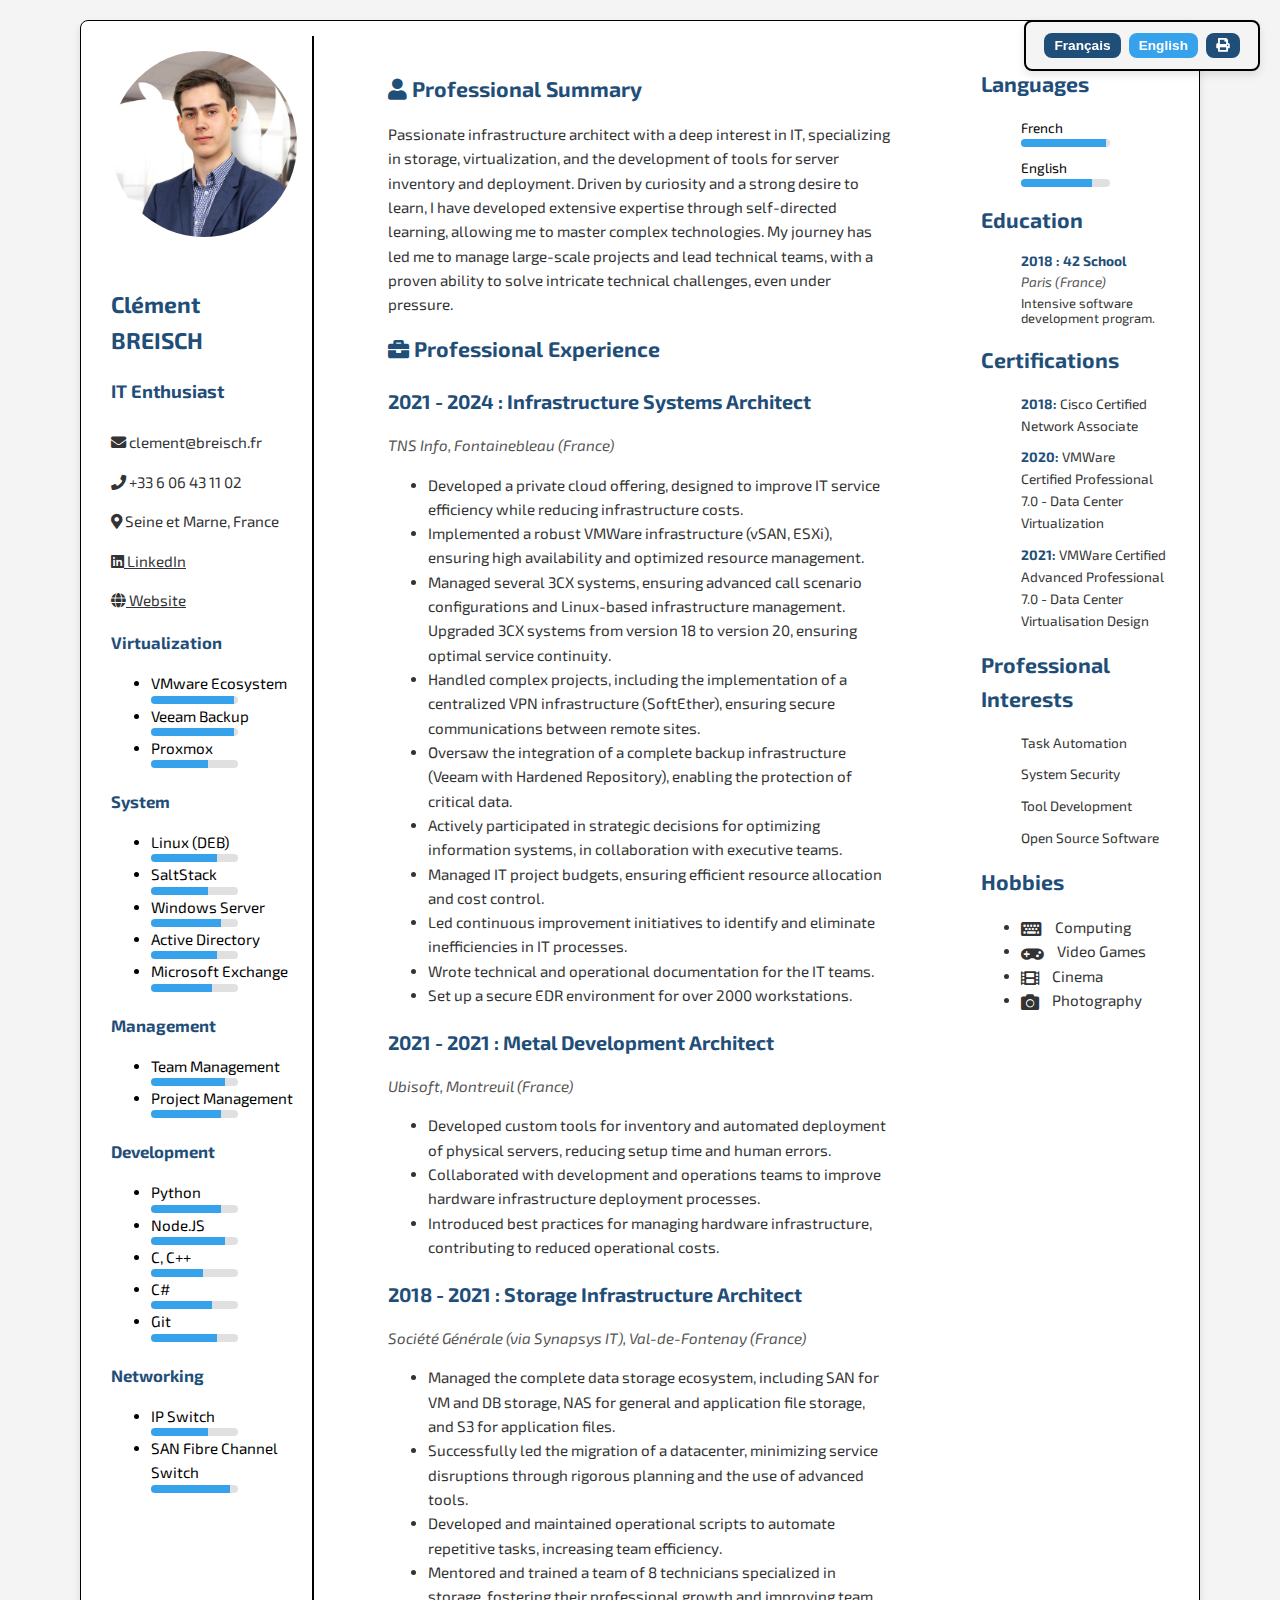
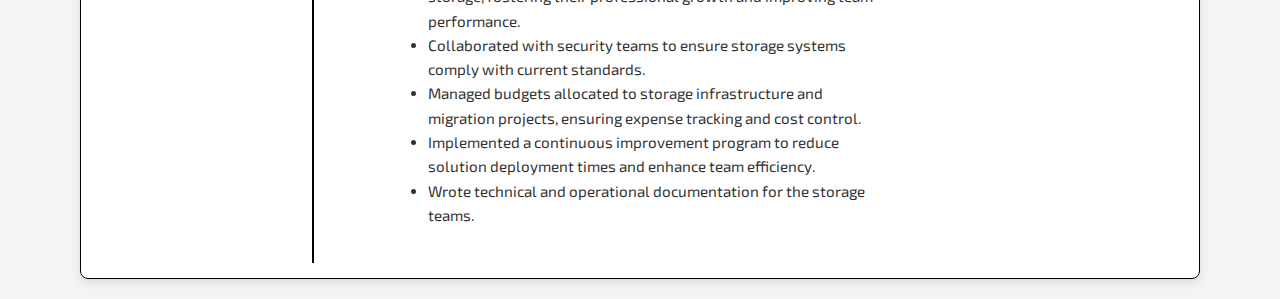
==== docs/index.html @ 27614676 "fix folder name for github pages" ====
<!DOCTYPE html>
<html lang="fr">

<head>
    <meta charset="UTF-8">
    <meta name="viewport" content="width=device-width, initial-scale=1.0">
    <title>CV</title>
    <link rel="stylesheet" href="css/style.css">
    <link rel="stylesheet" href="https://cdnjs.cloudflare.com/ajax/libs/font-awesome/5.15.4/css/all.min.css">
    <script src="js/script.js" defer></script>
</head>

<body class="light-bg">
    <!-- Language Selector -->
    <div class="language-selector-container light-bg primary-border">
        <div class="language-selector">
            <button id="btn-fr" onclick="changeLanguage('fr')" class="button-primary active">Français</button>
            <button id="btn-en" onclick="changeLanguage('en')" class="button-primary">English</button>
            <button id="btn-print" onclick="printCv()" class="button-primary">
                <i class="fas fa-print"></i>
            </button>
        </div>
    </div>

    <div class="container white-bg secondary-border">
        <!-- Left Column -->
        <div class="left-column primary-border">
            <img id="profile-pic" class="profile-pic" src="./images/profile.jpg" alt="Profile Picture">
            <h1 id="name" class="primary-text">Clément BREISCH</h1>
            <h4 id="title" class="primary-text">Passionné d'informatique</h4>
            <p class="secondary-text"><i class="fas fa-envelope"></i> <span id="email">email@example.com</span></p>
            <p class="secondary-text"><i class="fas fa-phone"></i> <span id="phone">+33 6 12 34 56 78</span></p>
            <p class="secondary-text"><i class="fas fa-map-marker-alt"></i> <span id="location">Paris, France</span></p>
            <p><a id="linkedin" class="secondary-text" href="#" style="display:none;"><i class="fab fa-linkedin"></i> LinkedIn</a></p>
            <p><a id="website" class="secondary-text" href="#" style="display:none;"><i class="fas fa-globe"></i> Website</a></p>
            
            <!-- Skills -->
            <div id="skills">
                <!-- Skills dynamically generated via JavaScript -->
            </div>
        </div>

        <!-- Middle Column -->
        <div class="middle-column">
            <div id="experience">
                <!-- Experience dynamically generated via JavaScript -->
            </div>
        </div>

        <!-- Right Column -->
        <div class="right-column">
            <!-- Languages -->
            <h2 id="languages-title" class="primary-text">Langues</h2>
            <ul id="languages">
                <!-- Languages dynamically generated via JavaScript -->
            </ul>

            <!-- Education -->
            <h2 id="education-title" class="primary-text">Éducation</h2>
            <ul id="education">
                <!-- Education dynamically generated via JavaScript -->
            </ul>

            <!-- Certifications -->
            <h2 id="certifications-title" class="primary-text">Certifications</h2>
            <ul id="certifications">
                <!-- Certifications dynamically generated via JavaScript -->
            </ul>

            <!-- Professional Interests -->
            <h2 id="professional-interests-title" class="primary-text">Centres d'intérêt professionnels</h2>
            <ul id="professional-interests">
                <!-- Professional Interests dynamically generated via JavaScript -->
            </ul>

            <!-- Hobbies -->
            <h2 id="hobbies-title" class="primary-text">Hobbies</h2>
            <ul id="hobbies">
                <!-- Hobbies dynamically generated via JavaScript -->
            </ul>
        </div>
    </div>
</body>

</html>
---- docs/css/style.css ----
/* Importation de la police Exo 2 depuis Google Fonts */
@import url('https://fonts.googleapis.com/css2?family=Exo+2:wght@400;500;700&display=swap');

/* Color Classes */
.primary-text {
    color: #1F4E79;
}

.secondary-text {
    color: #333;
}

.tertiary-text {
    color: #555;
}

.light-bg {
    background-color: #f4f4f4;
}

.white-bg {
    background-color: #fff;
}

.dark-bg {
    background-color: #222;
}

.primary-border {
    border-color: #1F4E79;
}

.secondary-border {
    border-color: #ddd;
}

.progress-bar-bg {
    background-color: #e0e0e0;
}

.progress-bar-fill {
    background-color: #36A2EB;
}

.button-primary {
    background-color: #1F4E79;
    color: white;
}

.button-primary:hover {
    background-color: #145a8a;
}

.button-active {
    background-color: #36A2EB;
}

/* Base Styles */
body {
    font-family: 'Exo 2', sans-serif;
    line-height: 1.6;
    margin: 0;
    padding: 0;
    font-size: 0.95em;
}

h1, h2, h3, h4 {
    font-family: 'Exo 2', sans-serif;
    font-weight: 700;
    margin-top: 1em;
}

h1 {
    font-size: 1.5em;
    margin-bottom: 0.5em;
}

h2 {
    font-size: 1.4em;
    margin-bottom: 0.75em;
    margin-top: 0.75em;
}

h3 {
    font-size: 1.3em;
    margin-bottom: 0.5em;
}

h4 {
    font-size: 1.2em;
}

/* Container */
.container {
    max-width: 85%;
    margin: 20px auto;
    padding: 15px;
    display: flex;
    justify-content: space-between;
    border: 1px solid;
    border-radius: 8px;
    box-shadow: 0px 4px 8px rgba(0, 0, 0, 0.1);
}

.left-column, .middle-column, .right-column {
    box-sizing: border-box;
}

.left-column {
    width: 25%;
    padding: 15px;
    border-right: 2px solid;
}

.middle-column {
    width: 50%;
    padding: 20px;
}

.right-column {
    width: 25%;
    padding: 15px;
}

/* Profile Picture */
.profile-pic {
    width: 100%;
    height: auto;
    border-radius: 50%;
    margin-bottom: 20px;
}

/* Skills Section */
.skills-section {
    margin-bottom: 20px;
}

.skills-section h4 {
    font-size: 1.1em;
    margin-bottom: 10px;
}

.skills ul, #languages ul, #education ul, #certifications ul, #professional-interests ul, #hobbies ul {
    list-style-type: none;
    padding: 0;
    margin: 0;
}

.skills li, #languages li, #education li, #certifications li, #professional-interests li {
    display: block;
    margin-bottom: 10px;
    font-size: 0.9em;
}

/* Progress Bar */
.progress-bar {
    width: 60%;
    border-radius: 4px;
    overflow: hidden;
    height: 8px;
}

.progress-bar-inner {
    height: 100%;
}

.language-selector-container {
    position: fixed;
    top: 20px;
    right: 20px;
    padding: 8px 15px; /* Smaller padding */
    border-radius: 8px;
    box-shadow: 0px 4px 8px rgba(0, 0, 0, 0.1);
    z-index: 1000;
    border: 2px solid; /* Use pre-defined color classes elsewhere */
    transition: opacity 0.5s ease, transform 0.5s ease; /* Smooth transition */
    opacity: 1;
    transform: translateY(0);
    
}

.language-selector {
    display: flex;
    gap: 8px;
    padding: 3px;
    justify-content: center;
    align-items: center;
}

.language-selector button {
    border: none;
    padding: 5px 10px;
    border-radius: 8px;
    cursor: pointer;
    transition: background-color 0.3s;
    font-size: 0.9em;
    font-weight: bold;
}

/* Initially hidden (for when user scrolls away from the top) */
.language-hidden {
    opacity: 0;
    transform: translateY(-20px); /* Move it up to hide smoothly */
}


/* Adjustments for Specific Sections */
#education li {
    margin-bottom: 15px;
    line-height: 1.2;
}

#education li strong {
    font-weight: bold;
    display: block;
    margin-bottom: 5px;
}

#education li i {
    font-style: italic;
    display: block;
    margin-bottom: 5px;
}

#education li p {
    margin: 0;
    margin-top: 5px;
    font-size: 0.95em;
}

/* Hobbies Icons */
#hobbies li i {
    margin-right: 10px;
    font-size: 1.2em;
    vertical-align: middle;
}

/* Responsive Adjustments */
/* Include your existing media queries here */

@media (prefers-color-scheme: dark) {
    body {
        background-color: #222; /* Darker background for dark mode */
        color: #e0e0e0; /* Light but not too light text color */
    }

    h1, h2, h3, h4 {
        color: #AFCBFF; /* Brighter heading text for better visibility */
    }

    .light-bg {
        background-color: #333; /* Darker background for light sections */
    }

    .primary-text {
        color: #AFCBFF;
    }

    .secondary-text {
        color: #e0e0e0; /* Adjusted for readability */
    }

    .tertiary-text {
        color: #bbb; /* Slightly darker than secondary for better contrast */
    }

    .container {
        background-color: #333; /* Darker container background */
        border-color: #555;
    }

    .left-column {
        border-right-color: #555;
    }

    .language-selector-container {
        background-color: #444;
        border-color: #555;
    }

    .button-primary {
        background-color: #555;
        color: white;
    }

    .button-primary:hover {
        background-color: #666;
    }

    .progress-bar-bg {
        background-color: #555;
    }

    .progress-bar-fill {
        background-color: #36A2EB;
    }
}

/* Large screens */
@media only screen and (min-width: 1200px) {
    .left-column {
        max-width: 20%;
    }
    .middle-column {
        max-width: 60%;
    }
    .right-column {
        max-width: 20%;
    }
}

/* Tablets */
@media only screen and (max-width: 992px) {
    .container {
        flex-direction: column;
        padding: 10px;
    }

    .left-column, .middle-column, .right-column {
        width: 100%;
        padding: 10px;
    }

    h1 {
        font-size: 1.4em;
        text-align: center;
    }

    h4 {
        font-size: 1.3em;
        text-align: center;
    }

    .profile-pic {
        width: 70%; /* Make the profile picture smaller for tablets */
        margin-left: auto;
        margin-right: auto;
        display: block;
        max-width: 300px;
    }
}

/* Mobile */
@media only screen and (max-width: 768px) {
    .left-column, .middle-column, .right-column {
        width: 100%;
        padding: 5px;
    }

    .profile-pic {
        width: 60%; /* Further reduce size for smaller mobile devices */
        margin-left: auto;
        margin-right: auto;
        display: block;
    }

    h1 {
        font-size: 1.3em;
    }
}

/* Small Mobile */
@media only screen and (max-width: 576px) {
    .container {
        padding: 5px;
    }

    .profile-pic {
        width: 50%; /* Reduce size for small mobile devices */
        margin-left: auto;
        margin-right: auto;
        display: block;
    }

    h1 {
        font-size: 1.2em;
    }

    .right-column h2 {
        font-size: 1.1em;
        text-align: center;
    }
}
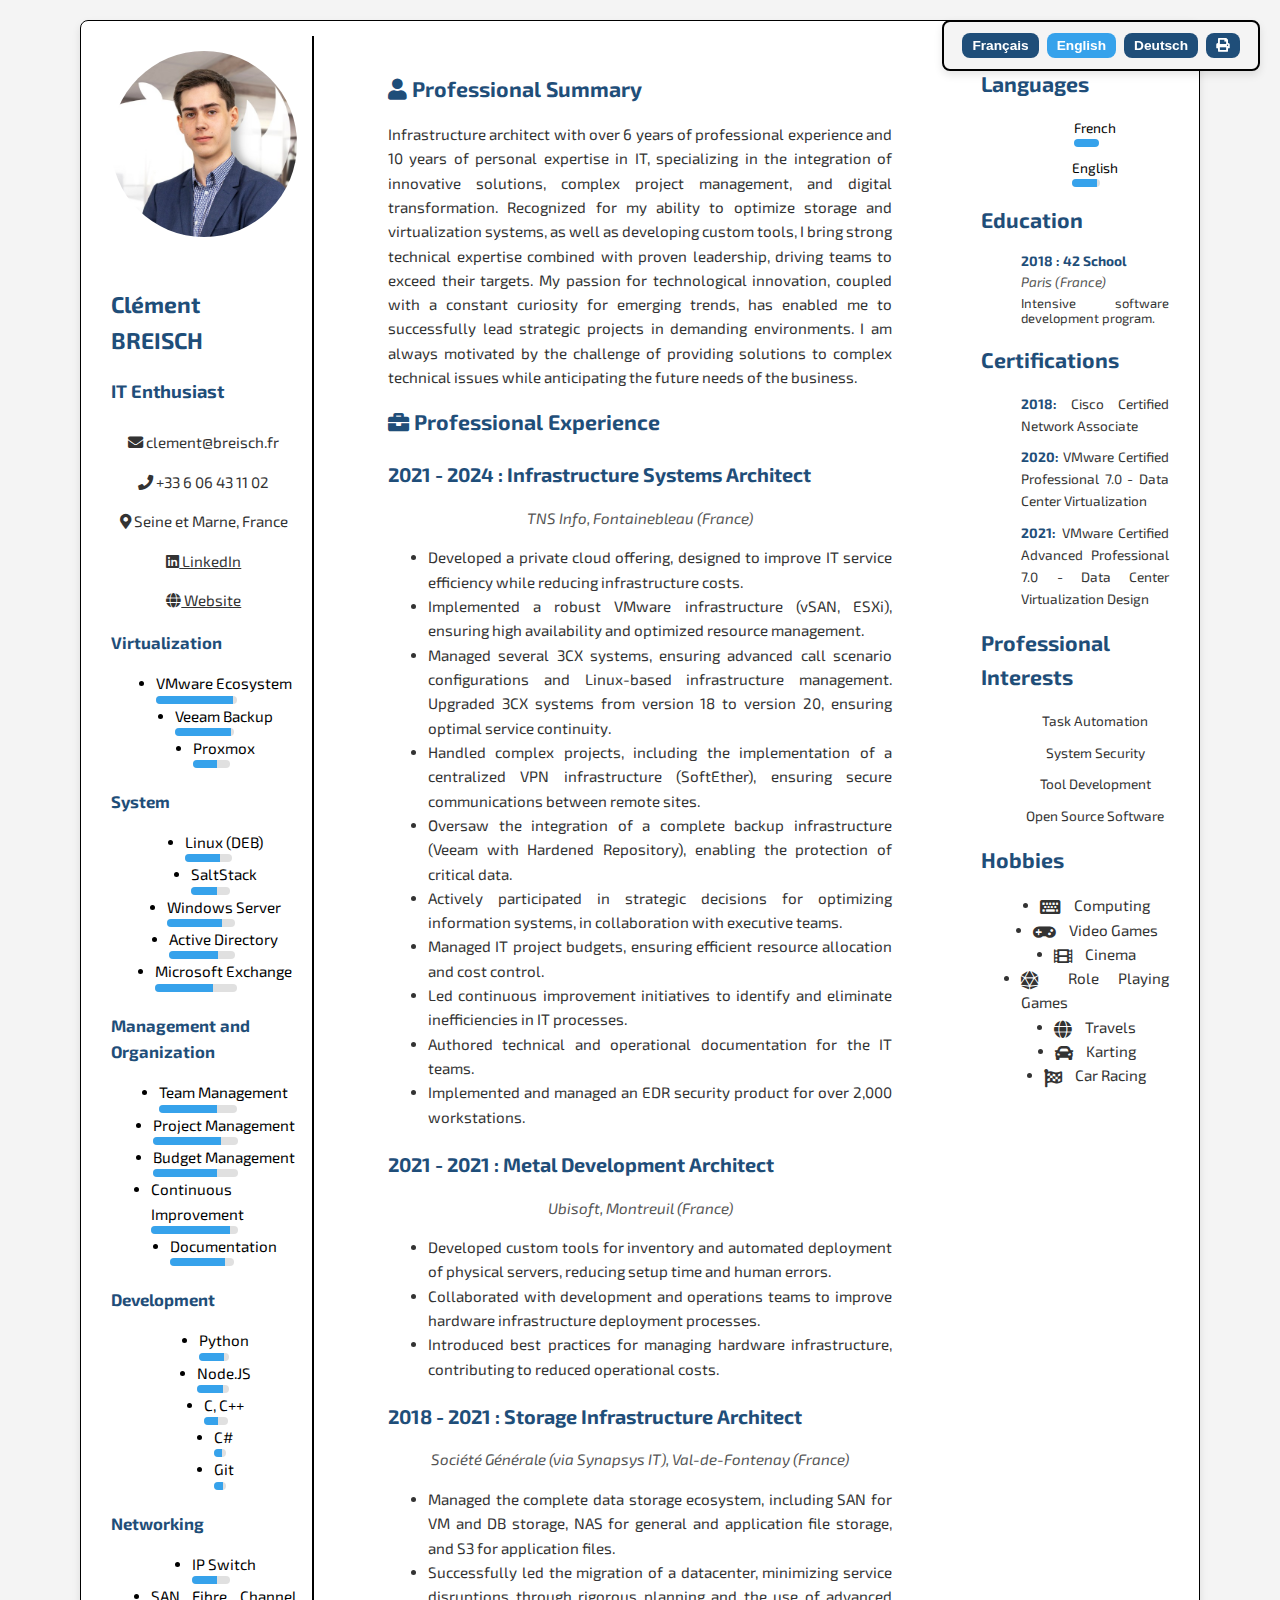
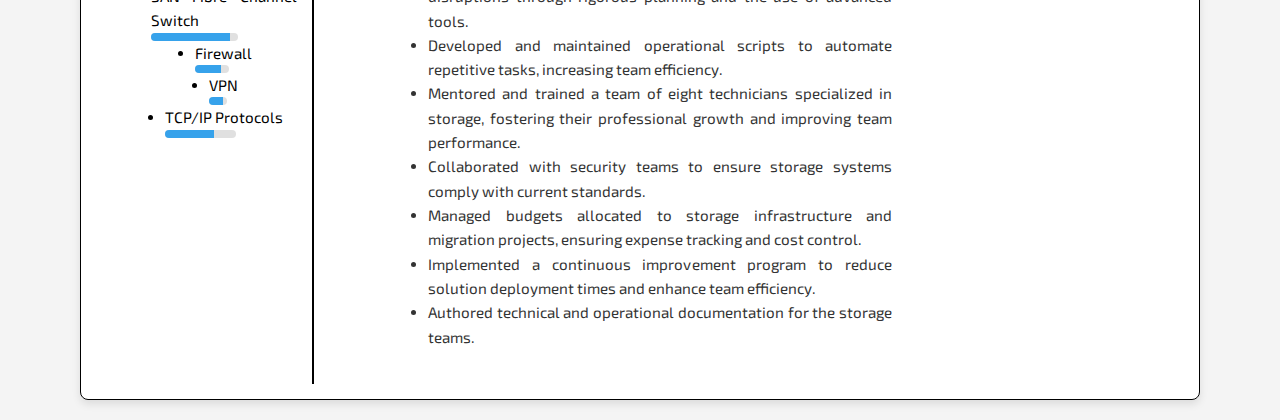
==== commit 19018e62: "Add German language option to language selector" ====
--- a/docs/index.html
+++ b/docs/index.html
@@ -16,6 +16,7 @@
         <div class="language-selector">
             <button id="btn-fr" onclick="changeLanguage('fr')" class="button-primary active">Français</button>
             <button id="btn-en" onclick="changeLanguage('en')" class="button-primary">English</button>
+            <button id="btn-de" onclick="changeLanguage('de')" class="button-primary">Deutsch</button>
             <button id="btn-print" onclick="printCv()" class="button-primary">
                 <i class="fas fa-print"></i>
             </button>
--- a/docs/css/style.css
+++ b/docs/css/style.css
@@ -88,6 +88,12 @@
 
 h4 {
     font-size: 1.2em;
+}
+
+p, ul, li {
+    text-align: justify;
+    text-justify: inter-character;
+    justify-self: center;
 }
 
 /* Container */
